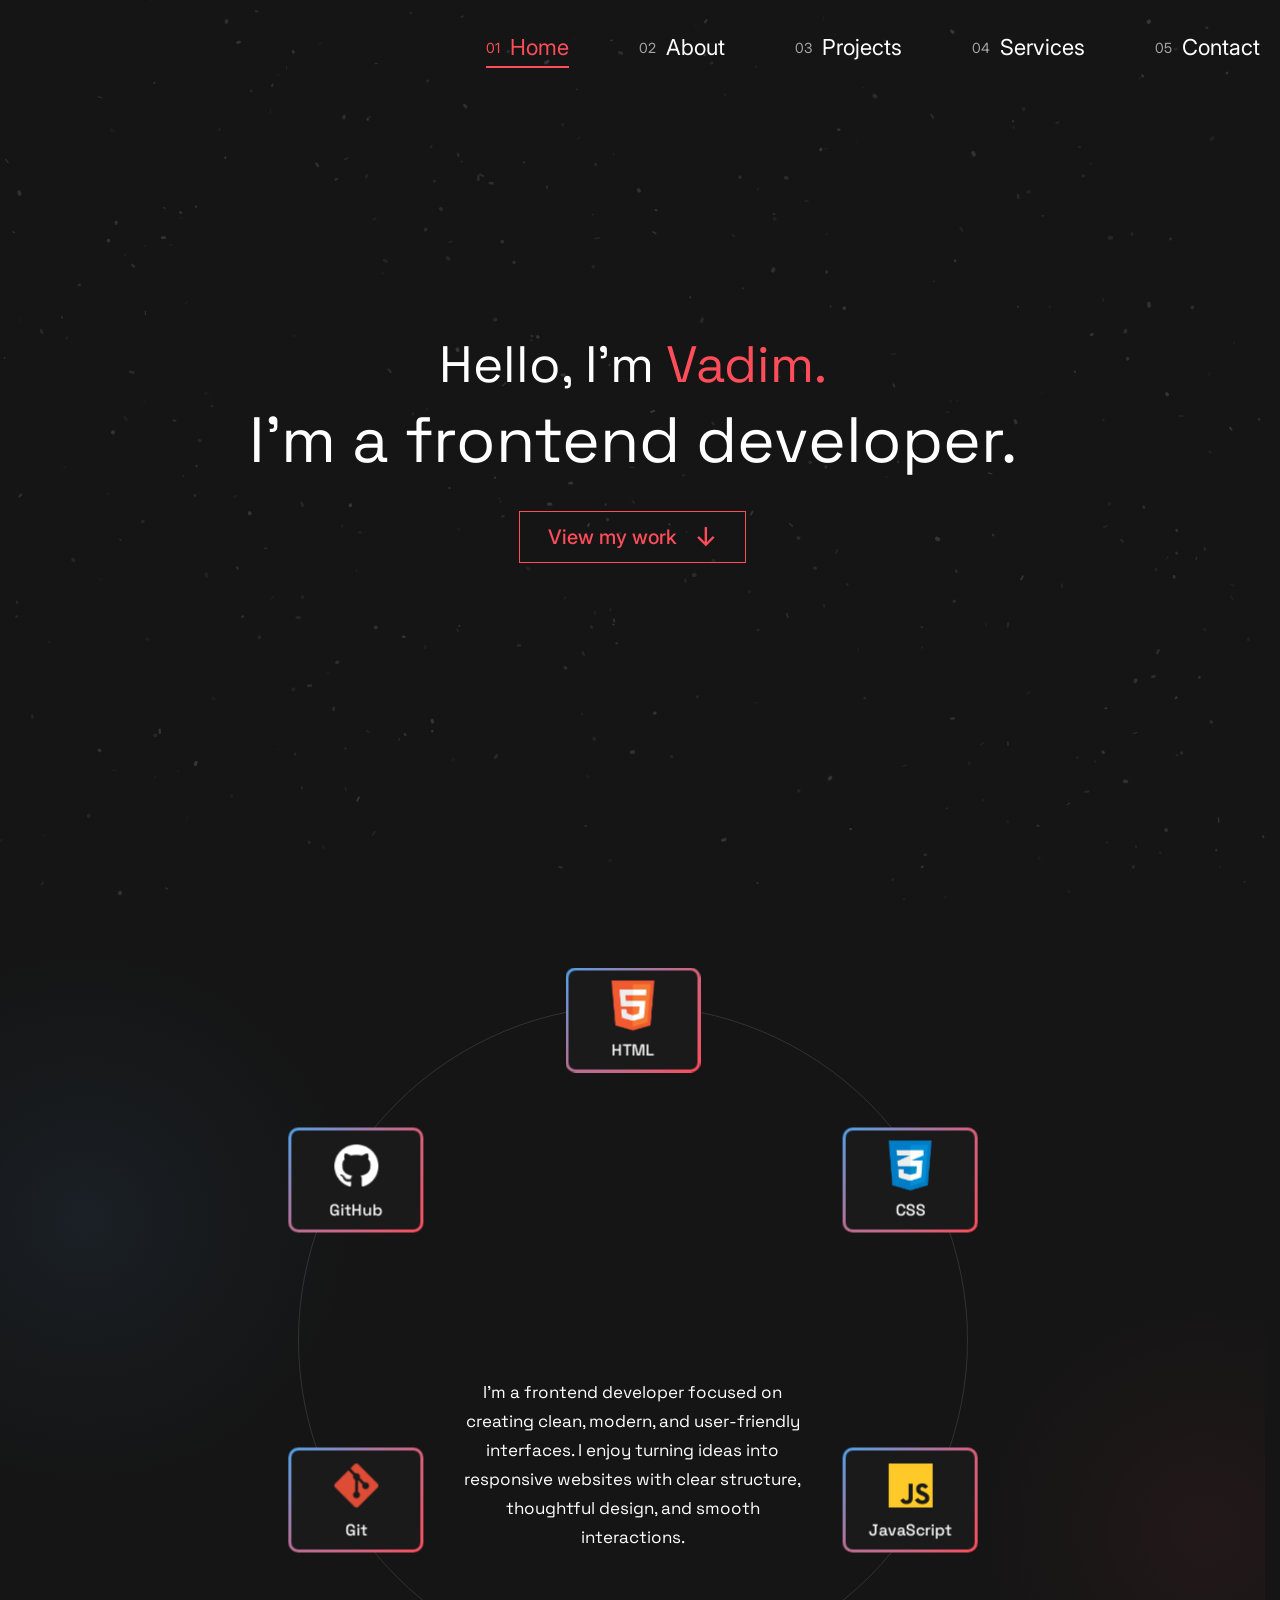
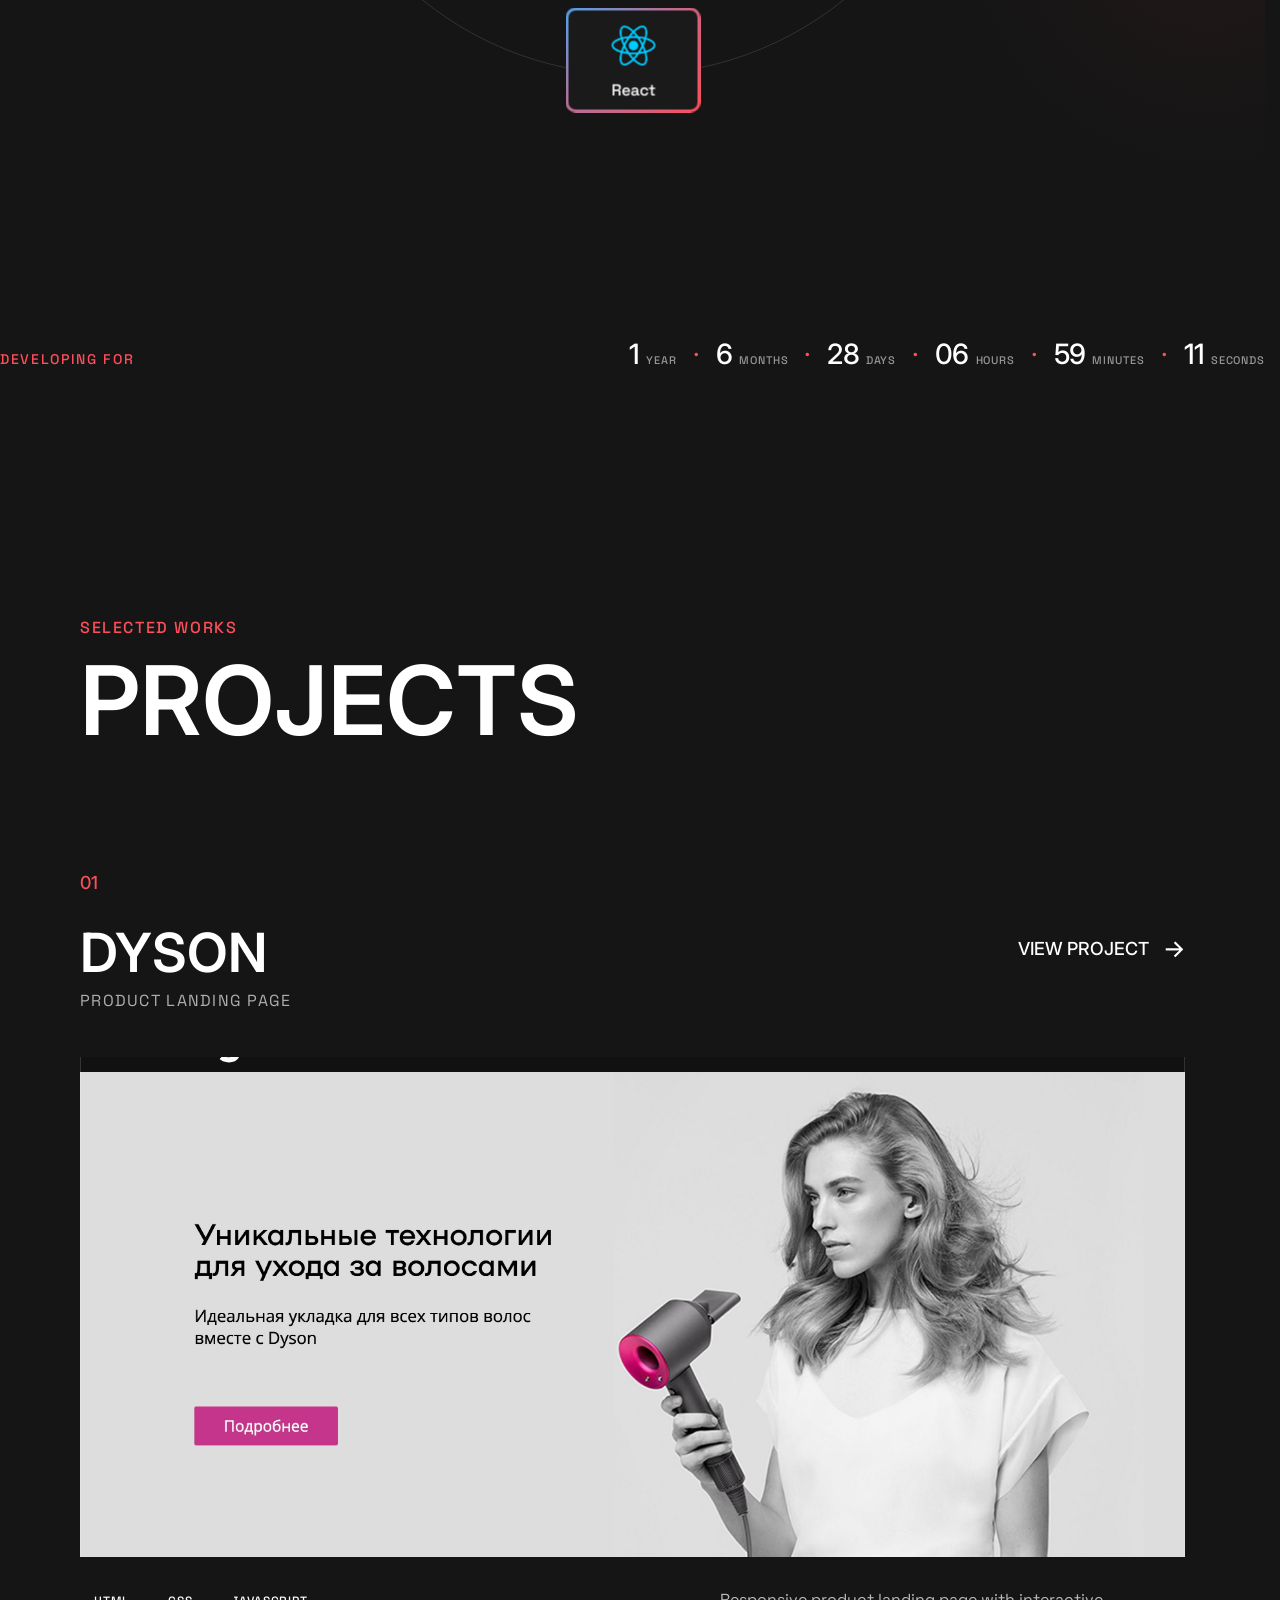
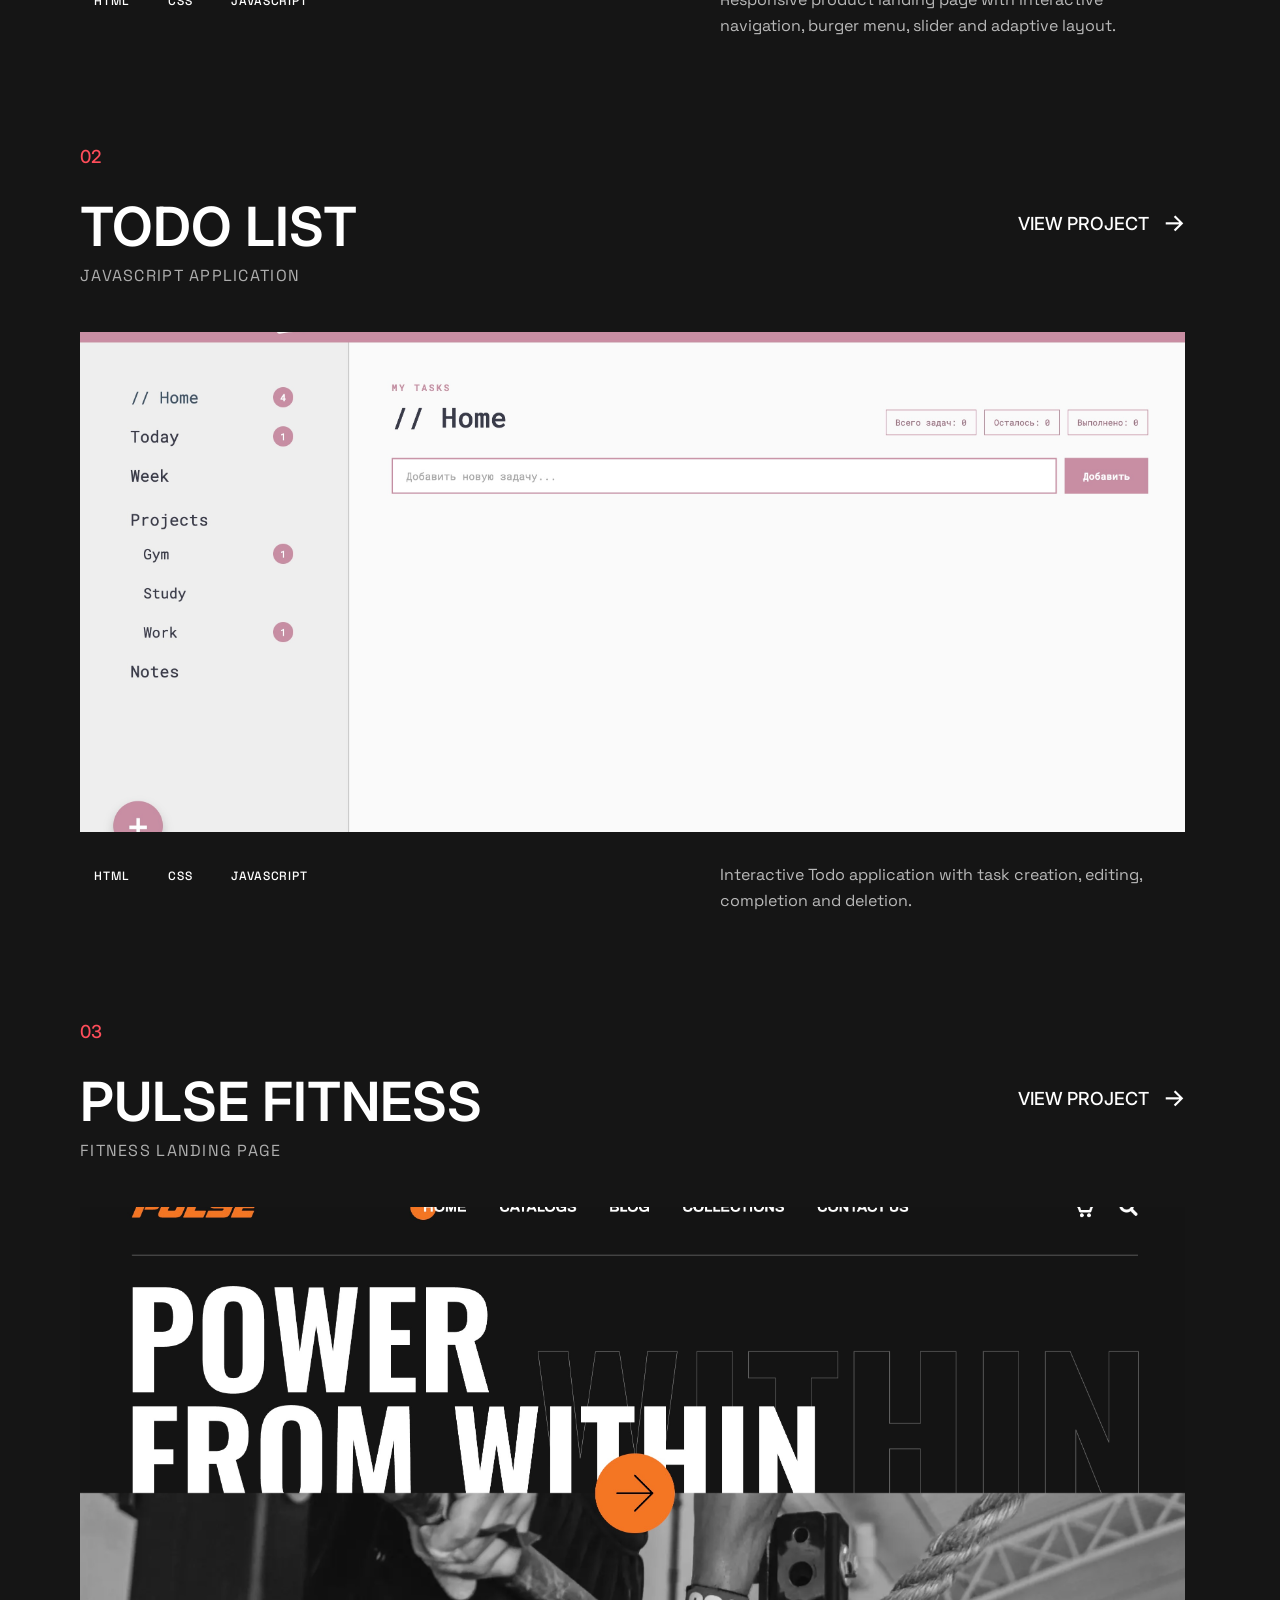
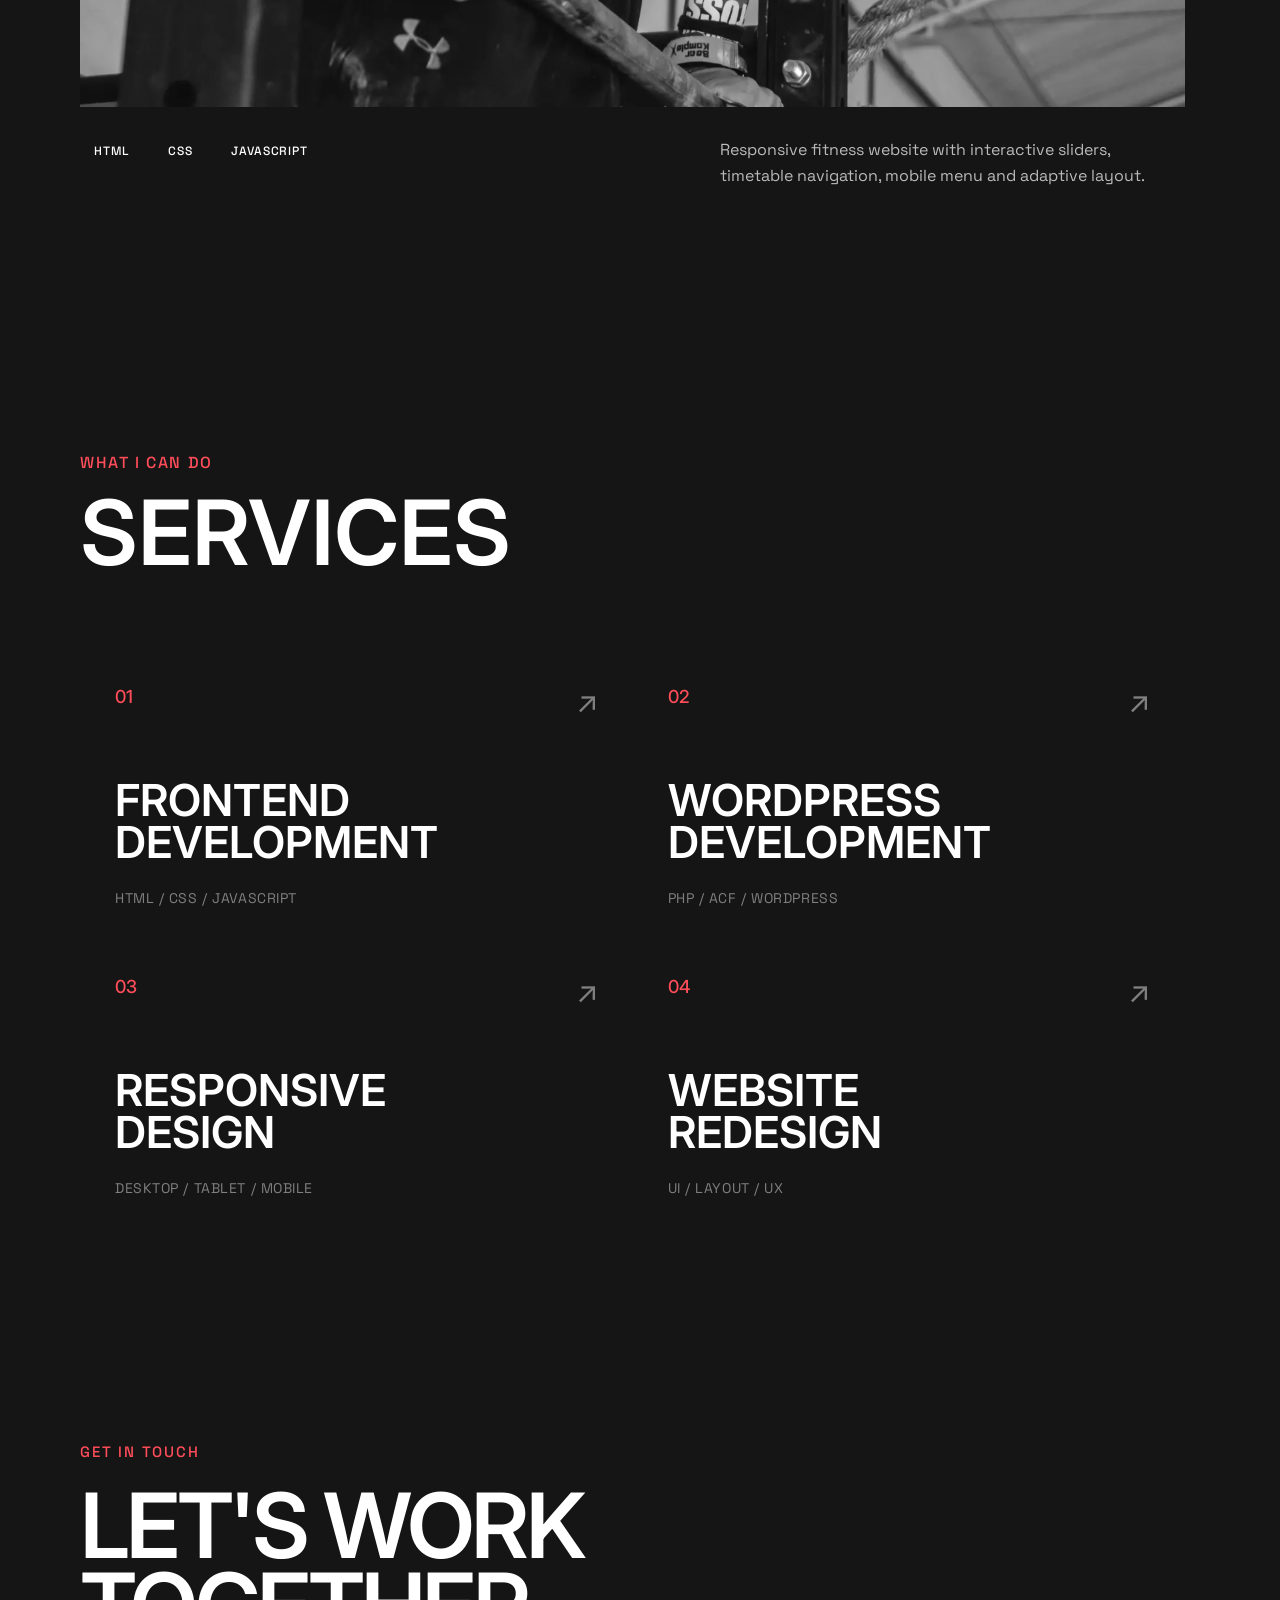
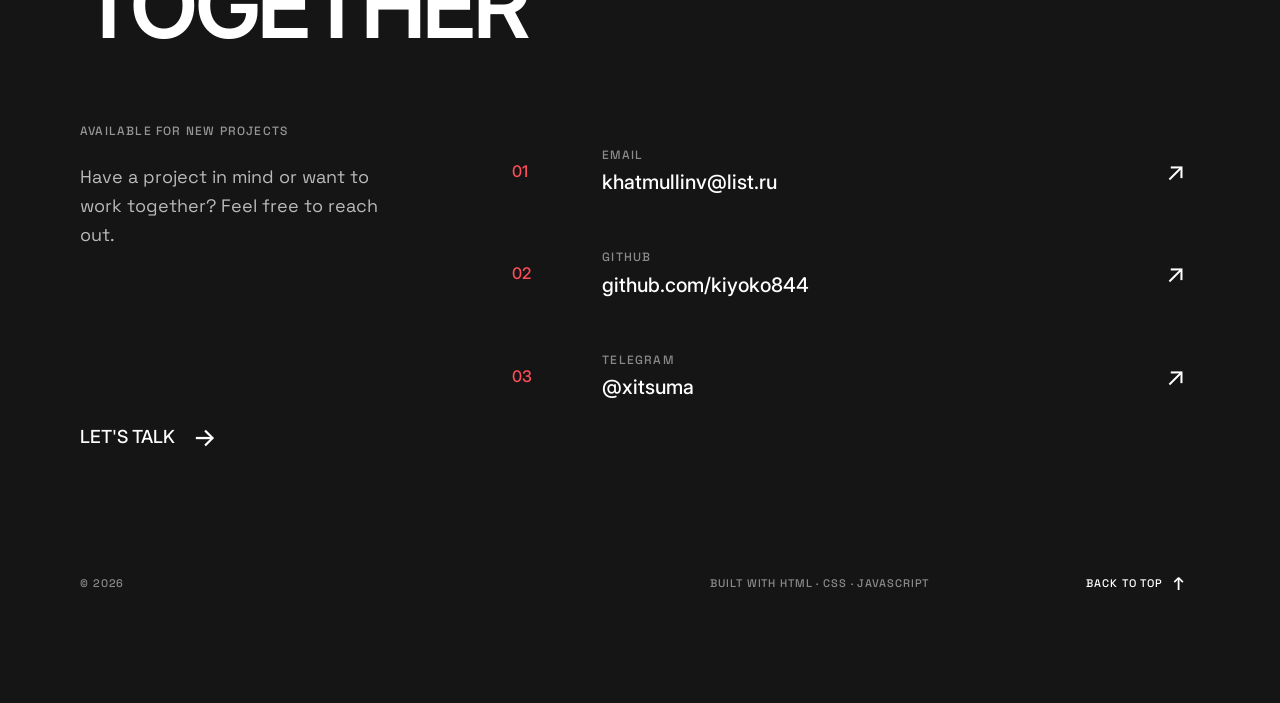
==== index.html @ 031605dd "Add portfolio files" ====
<!doctype html>
<html class="page" lang="en">
	<head>
		<meta charset="UTF-8" />
		<meta name="viewport" content="width=device-width, initial-scale=1.0" />
		<title>Vadim — Frontend Developer</title>
		<link rel="stylesheet" href="./css/index.css" />
		<link rel="shortcut icon" href="./icons/favicon.png" type="image/x-icon" />
		<script src="./js/header.js" defer></script>
		<script src="./js/hero.js" defer></script>
		<script src="./js/about.js" defer></script>
		<script src="./js/development-time.js" defer></script>
	</head>
	<body class="page__body">
		<header class="menu">
			<div class="menu__container container">
				<nav class="menu__nav">
					<a class="menu__link" href="#home">
						<span class="menu__number">01</span>
						<span class="menu__text">Home</span>
					</a>

					<a class="menu__link" href="#about">
						<span class="menu__number">02</span>
						<span class="menu__text">About</span>
					</a>

					<a class="menu__link" href="#projects">
						<span class="menu__number">03</span>
						<span class="menu__text">Projects</span>
					</a>

					<a class="menu__link" href="#services">
						<span class="menu__number">04</span>
						<span class="menu__text">Services</span>
					</a>

					<a class="menu__link" href="#contacts">
						<span class="menu__number">05</span>
						<span class="menu__text">Contact</span>
					</a>
				</nav>
			</div>

			<div class="menu__progress"></div>
		</header>
		<main>
			<section class="hero" id="home">
				<canvas class="hero__canvas" aria-hidden="true"></canvas>

				<div class="hero__container container">
					<div class="hero__content">
						<p class="hero__greeting">
							Hello, I'm <span class="hero__name">Vadim.</span>
						</p>
						<h1 class="hero__title">I'm a frontend developer.</h1>
						<a class="hero__link" href="#projects">
							View my work
							<span aria-hidden="true">↓</span>
						</a>
					</div>
				</div>
			</section>
			<section class="about" id="about">
				<div class="about__container container">
					<div class="about__content">
						<div class="about__orbit">
							<div class="about__circle"></div>

							<ul class="skills">
								<li class="skills__item skills__item--html">
									<img
										class="skills__icon"
										src="./images/html.png"
										width="48"
										height="55"
										alt="HTML"
									/>
									<span class="skills__name">HTML</span>
								</li>

								<li class="skills__item skills__item--css">
									<img
										class="skills__icon"
										src="./images/css.png"
										width="48"
										height="55"
										alt="CSS"
									/>
									<span class="skills__name">CSS</span>
								</li>

								<li class="skills__item skills__item--javascript">
									<img
										class="skills__icon"
										src="./images/js.png"
										width="48"
										height="55"
										alt="JavaScript"
									/>
									<span class="skills__name">JavaScript</span>
								</li>

								<li class="skills__item skills__item--git">
									<img
										class="skills__icon"
										src="./images/git.png"
										width="48"
										height="55"
										alt="Git"
									/>
									<span class="skills__name">Git</span>
								</li>

								<li class="skills__item skills__item--react">
									<img
										class="skills__icon"
										src="./images/react.png"
										width="48"
										height="55"
										alt="React"
									/>
									<span class="skills__name">React</span>
								</li>

								<li class="skills__item skills__item--github">
									<img
										class="skills__icon"
										src="./images/github.png"
										width="48"
										height="55"
										alt="GitHub"
									/>
									<span class="skills__name">GitHub</span>
								</li>
							</ul>

							<div class="profile">
								<svg class="profile__picture" width="240" height="240">
									<use href="./icons/profile.svg"></use>
								</svg>

								<p class="profile__blurb">
									I’m a frontend developer focused on creating clean, modern,
									and user-friendly interfaces. I enjoy turning ideas into
									responsive websites with clear structure, thoughtful design,
									and smooth interactions.
								</p>
							</div>
						</div>
					</div>
				</div>
			</section>
			<div class="development-time">
				<div class="development-time__line">
					<span class="development-time__label">DEVELOPING FOR</span>

					<div class="development-time__timer">
						<div class="development-time__item">
							<span class="development-time__value" id="years">1</span>
							<span class="development-time__unit">YEAR</span>
						</div>

						<span class="development-time__separator">·</span>

						<div class="development-time__item">
							<span class="development-time__value" id="months">3</span>
							<span class="development-time__unit">MONTHS</span>
						</div>

						<span class="development-time__separator">·</span>

						<div class="development-time__item">
							<span class="development-time__value" id="days">27</span>
							<span class="development-time__unit">DAYS</span>
						</div>

						<span class="development-time__separator">·</span>

						<div class="development-time__item">
							<span class="development-time__value" id="hours">08</span>
							<span class="development-time__unit">HOURS</span>
						</div>

						<span class="development-time__separator">·</span>

						<div class="development-time__item">
							<span class="development-time__value" id="minutes">34</span>
							<span class="development-time__unit">MINUTES</span>
						</div>

						<span class="development-time__separator">·</span>

						<div class="development-time__item">
							<span class="development-time__value" id="seconds">21</span>
							<span class="development-time__unit">SECONDS</span>
						</div>
					</div>
				</div>
			</div>
			<section class="projects" id="projects">
				<div class="container projects__container">
					<div class="projects__header">
						<span class="projects__label">SELECTED WORKS</span>
						<h2 class="projects__title">PROJECTS</h2>
					</div>

					<div class="projects__list">
						<article class="projects__item">
							<div class="projects__number">01</div>

							<div class="projects__content">
								<div class="projects__info">
									<h3 class="projects__name">DYSON</h3>
									<p class="projects__type">PRODUCT LANDING PAGE</p>
								</div>

								<a
									class="projects__link"
									href="./projects/Dyson.project/index.html"
									target="_blank"
									rel="noopener noreferrer"
								>
									VIEW PROJECT
									<span aria-hidden="true">→</span>
								</a>
							</div>

							<a
								class="projects__preview"
								href="./projects/Dyson.project/index.html"
								target="_blank"
								rel="noopener noreferrer"
								aria-label="Открыть проект Dyson"
							>
								<img
									class="projects__image"
									src="./images/projects/dyson.png"
									alt="Превью проекта Dyson"
									loading="lazy"
								/>
							</a>

							<div class="projects__details">
								<ul class="projects__technologies">
									<li class="projects__technology">HTML</li>
									<li class="projects__technology">CSS</li>
									<li class="projects__technology">JAVASCRIPT</li>
								</ul>

								<p class="projects__description">
									Responsive product landing page with interactive navigation,
									burger menu, slider and adaptive layout.
								</p>
							</div>
						</article>

						<article class="projects__item">
							<div class="projects__number">02</div>

							<div class="projects__content">
								<div class="projects__info">
									<h3 class="projects__name">TODO LIST</h3>
									<p class="projects__type">JAVASCRIPT APPLICATION</p>
								</div>

								<a
									class="projects__link"
									href="./projects/Todo.project/index.html"
									target="_blank"
									rel="noopener noreferrer"
								>
									VIEW PROJECT
									<span aria-hidden="true">→</span>
								</a>
							</div>

							<a
								class="projects__preview"
								href="./projects/Todo.project/index.html"
								target="_blank"
								rel="noopener noreferrer"
								aria-label="Открыть проект Todo List"
							>
								<img
									class="projects__image"
									src="./images/projects/todo-list.png"
									alt="Превью проекта Todo List"
									loading="lazy"
								/>
							</a>

							<div class="projects__details">
								<ul class="projects__technologies">
									<li class="projects__technology">HTML</li>
									<li class="projects__technology">CSS</li>
									<li class="projects__technology">JAVASCRIPT</li>
								</ul>

								<p class="projects__description">
									Interactive Todo application with task creation, editing,
									completion and deletion.
								</p>
							</div>
						</article>

						<article class="projects__item">
							<div class="projects__number">03</div>

							<div class="projects__content">
								<div class="projects__info">
									<h3 class="projects__name">PULSE FITNESS</h3>
									<p class="projects__type">FITNESS LANDING PAGE</p>
								</div>

								<a
									class="projects__link"
									href="./projects/Pulse.project/index.html"
									target="_blank"
									rel="noopener noreferrer"
								>
									VIEW PROJECT
									<span aria-hidden="true">→</span>
								</a>
							</div>

							<a
								class="projects__preview"
								href="./projects/Pulse.project/index.html"
								target="_blank"
								rel="noopener noreferrer"
								aria-label="Открыть проект Pulse Fitness"
							>
								<img
									class="projects__image"
									src="./images/projects/pulse.png"
									alt="Превью проекта Pulse Fitness"
									loading="lazy"
								/>
							</a>

							<div class="projects__details">
								<ul class="projects__technologies">
									<li class="projects__technology">HTML</li>
									<li class="projects__technology">CSS</li>
									<li class="projects__technology">JAVASCRIPT</li>
								</ul>

								<p class="projects__description">
									Responsive fitness website with interactive sliders, timetable
									navigation, mobile menu and adaptive layout.
								</p>
							</div>
						</article>

						<!-- <article class="projects__item projects__item--coming-soon">
							<div class="projects__number">04</div>

							<div class="projects__content">
								<div class="projects__info">
									<h3 class="projects__name">COMING SOON</h3>
									<p class="projects__type">NEXT PROJECT</p>
								</div>
							</div>

							<div class="projects__preview">
								<div class="projects__placeholder" aria-hidden="true">
									<span>04</span>
								</div>
							</div>
						</article> -->
					</div>
				</div>
			</section>
			<section class="services" id="services">
				<div class="container services__container">
					<div class="services__header">
						<span class="services__label">WHAT I CAN DO</span>

						<h2 class="services__title">SERVICES</h2>
					</div>

					<div class="services__grid">
						<article class="services__item">
							<span class="services__number">01</span>

							<div class="services__content">
								<h3 class="services__name">
									FRONTEND<br />
									DEVELOPMENT
								</h3>

								<p class="services__stack">HTML / CSS / JAVASCRIPT</p>
							</div>
						</article>

						<article class="services__item">
							<span class="services__number">02</span>

							<div class="services__content">
								<h3 class="services__name">
									WORDPRESS<br />
									DEVELOPMENT
								</h3>

								<p class="services__stack">PHP / ACF / WORDPRESS</p>
							</div>
						</article>

						<article class="services__item">
							<span class="services__number">03</span>

							<div class="services__content">
								<h3 class="services__name">
									RESPONSIVE<br />
									DESIGN
								</h3>

								<p class="services__stack">DESKTOP / TABLET / MOBILE</p>
							</div>
						</article>

						<article class="services__item">
							<span class="services__number">04</span>

							<div class="services__content">
								<h3 class="services__name">
									WEBSITE<br />
									REDESIGN
								</h3>

								<p class="services__stack">UI / LAYOUT / UX</p>
							</div>
						</article>
					</div>
				</div>
			</section>
			<div class="services-modal" id="servicesModal">
				<div class="services-modal__overlay"></div>
				<div class="services-modal__window">
					<button
						class="services-modal__close"
						type="button"
						aria-label="Close modal"
					>
						&times;
					</button>
					<span class="services-modal__number"></span>
					<h3 class="services-modal__title"></h3>
					<p class="services-modal__description"></p>
				</div>
			</div>
			<section class="contacts" id="contacts">
				<div class="container contacts__container">
					<div class="contacts__header">
						<span class="contacts__label">GET IN TOUCH</span>
						<h2 class="contacts__title">LET'S WORK<br />TOGETHER</h2>
					</div>

					<div class="contacts__body">
						<div class="contacts__message">
							<div>
								<span class="contacts__status">AVAILABLE FOR NEW PROJECTS</span>

								<p class="contacts__text">
									Have a project in mind or want to work together? Feel free to
									reach out.
								</p>
							</div>

							<a class="contacts__cta" href="mailto:khatmullinv@list.ru">
								LET'S TALK
								<span aria-hidden="true">→</span>
							</a>
						</div>

						<div class="contacts__links">
							<a class="contacts__link" href="mailto:khatmullinv@list.ru">
								<span class="contacts__number">01</span>

								<span class="contacts__info">
									<span class="contacts__type">EMAIL</span>
									<span class="contacts__value">khatmullinv@list.ru</span>
								</span>

								<span class="contacts__arrow" aria-hidden="true">↗</span>
							</a>

							<a
								class="contacts__link"
								href="https://github.com/kiyoko844"
								target="_blank"
								rel="noopener noreferrer"
							>
								<span class="contacts__number">02</span>

								<span class="contacts__info">
									<span class="contacts__type">GITHUB</span>
									<span class="contacts__value">github.com/kiyoko844</span>
								</span>

								<span class="contacts__arrow" aria-hidden="true">↗</span>
							</a>

							<a
								class="contacts__link"
								href="https://t.me/xitsuma"
								target="_blank"
								rel="noopener noreferrer"
							>
								<span class="contacts__number">03</span>

								<span class="contacts__info">
									<span class="contacts__type">TELEGRAM</span>
									<span class="contacts__value">@xitsuma</span>
								</span>

								<span class="contacts__arrow" aria-hidden="true">↗</span>
							</a>
						</div>
					</div>

					<footer class="contacts__footer">
						<span class="contacts__copyright">© 2026</span>

						<span class="contacts__built">
							BUILT WITH HTML · CSS · JAVASCRIPT
						</span>

						<a class="contacts__top" href="#home">
							BACK TO TOP
							<span aria-hidden="true">↑</span>
						</a>
					</footer>
				</div>
			</section>
		</main>
		<script src="./js/services.js" defer></script>
	</body>
</html>
---- css/index.css ----
/* vars.css */
@import url(./base/fonts.css);
@import url(./base/globals.css);
@import url(./base/normalize.css);
@import url(./base/vars.css);

/* blocks.css */
@import url(./blocks/hero.css);
@import url(./blocks/header.css);
@import url(./blocks/about.css);
@import url(./blocks/development-time.css);
@import url(./blocks/project.css);
@import url(./blocks/services.css);
@import url(./blocks/contact.css);
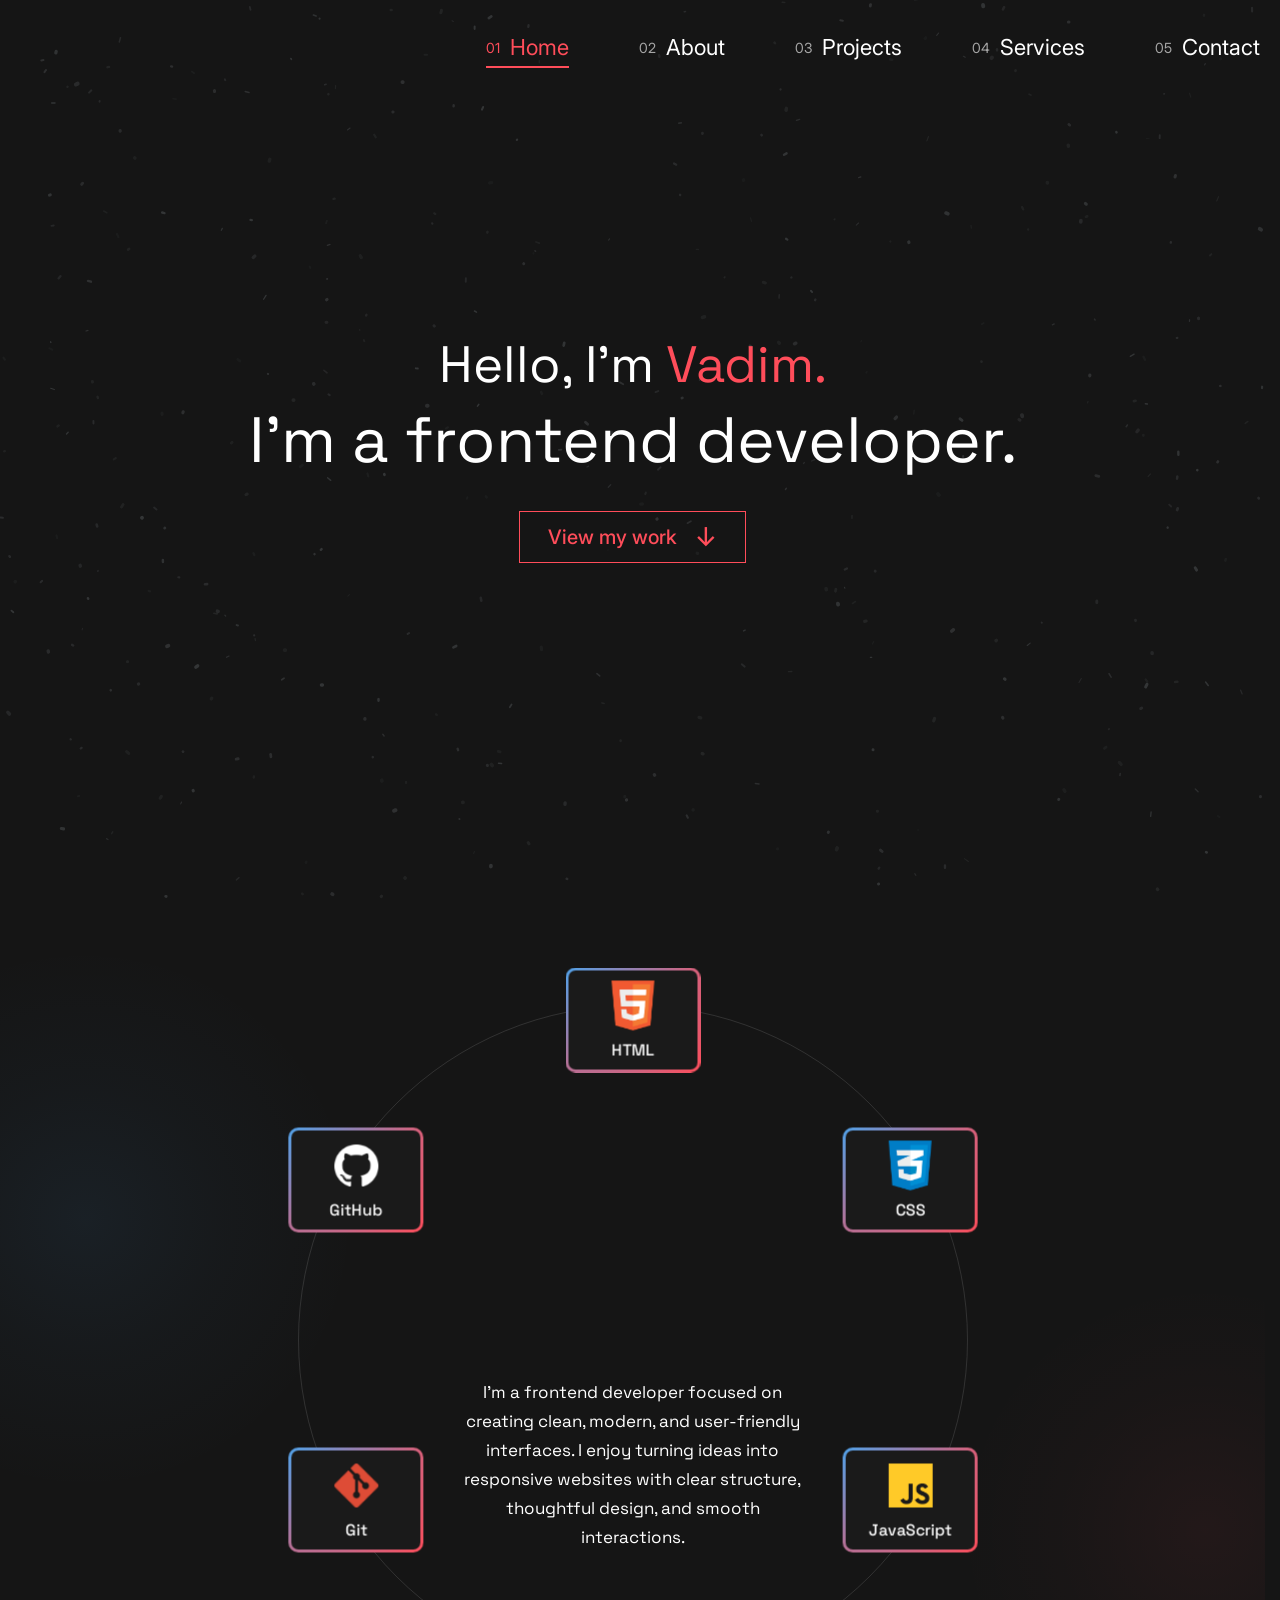
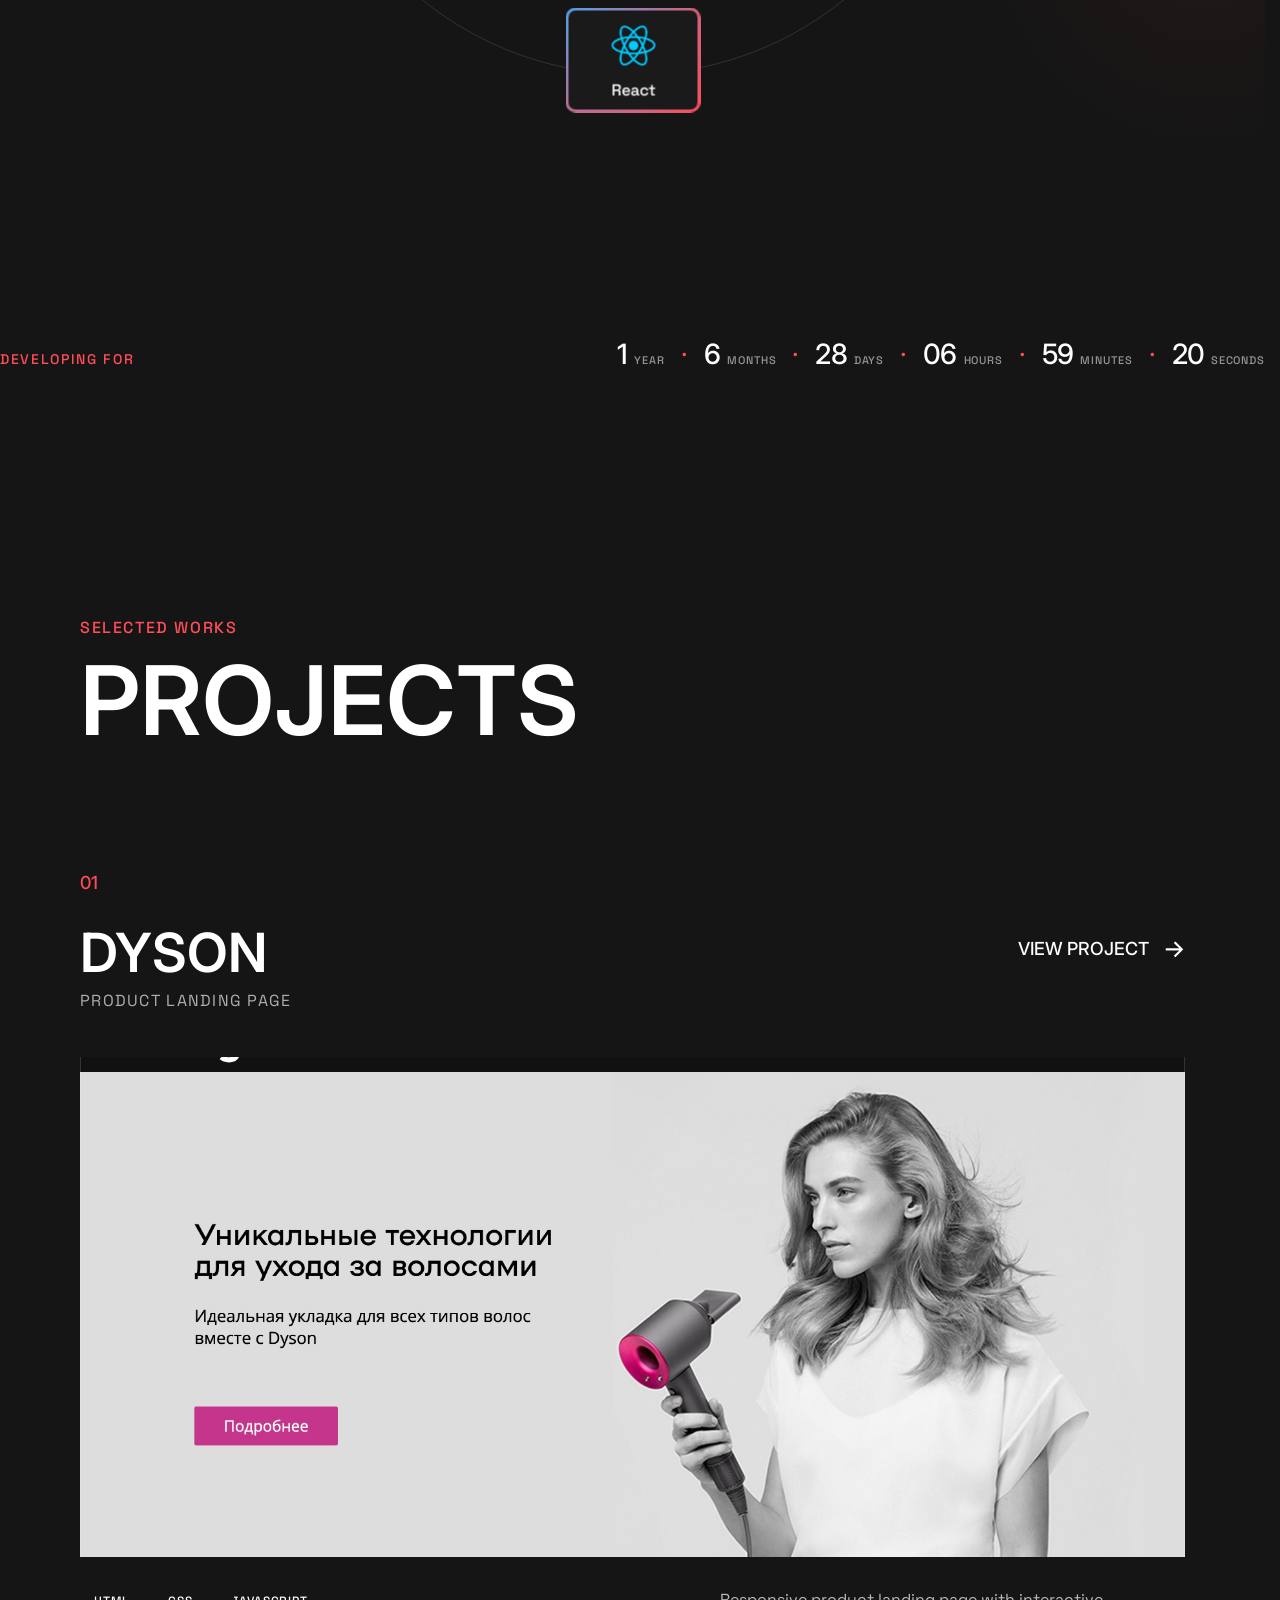
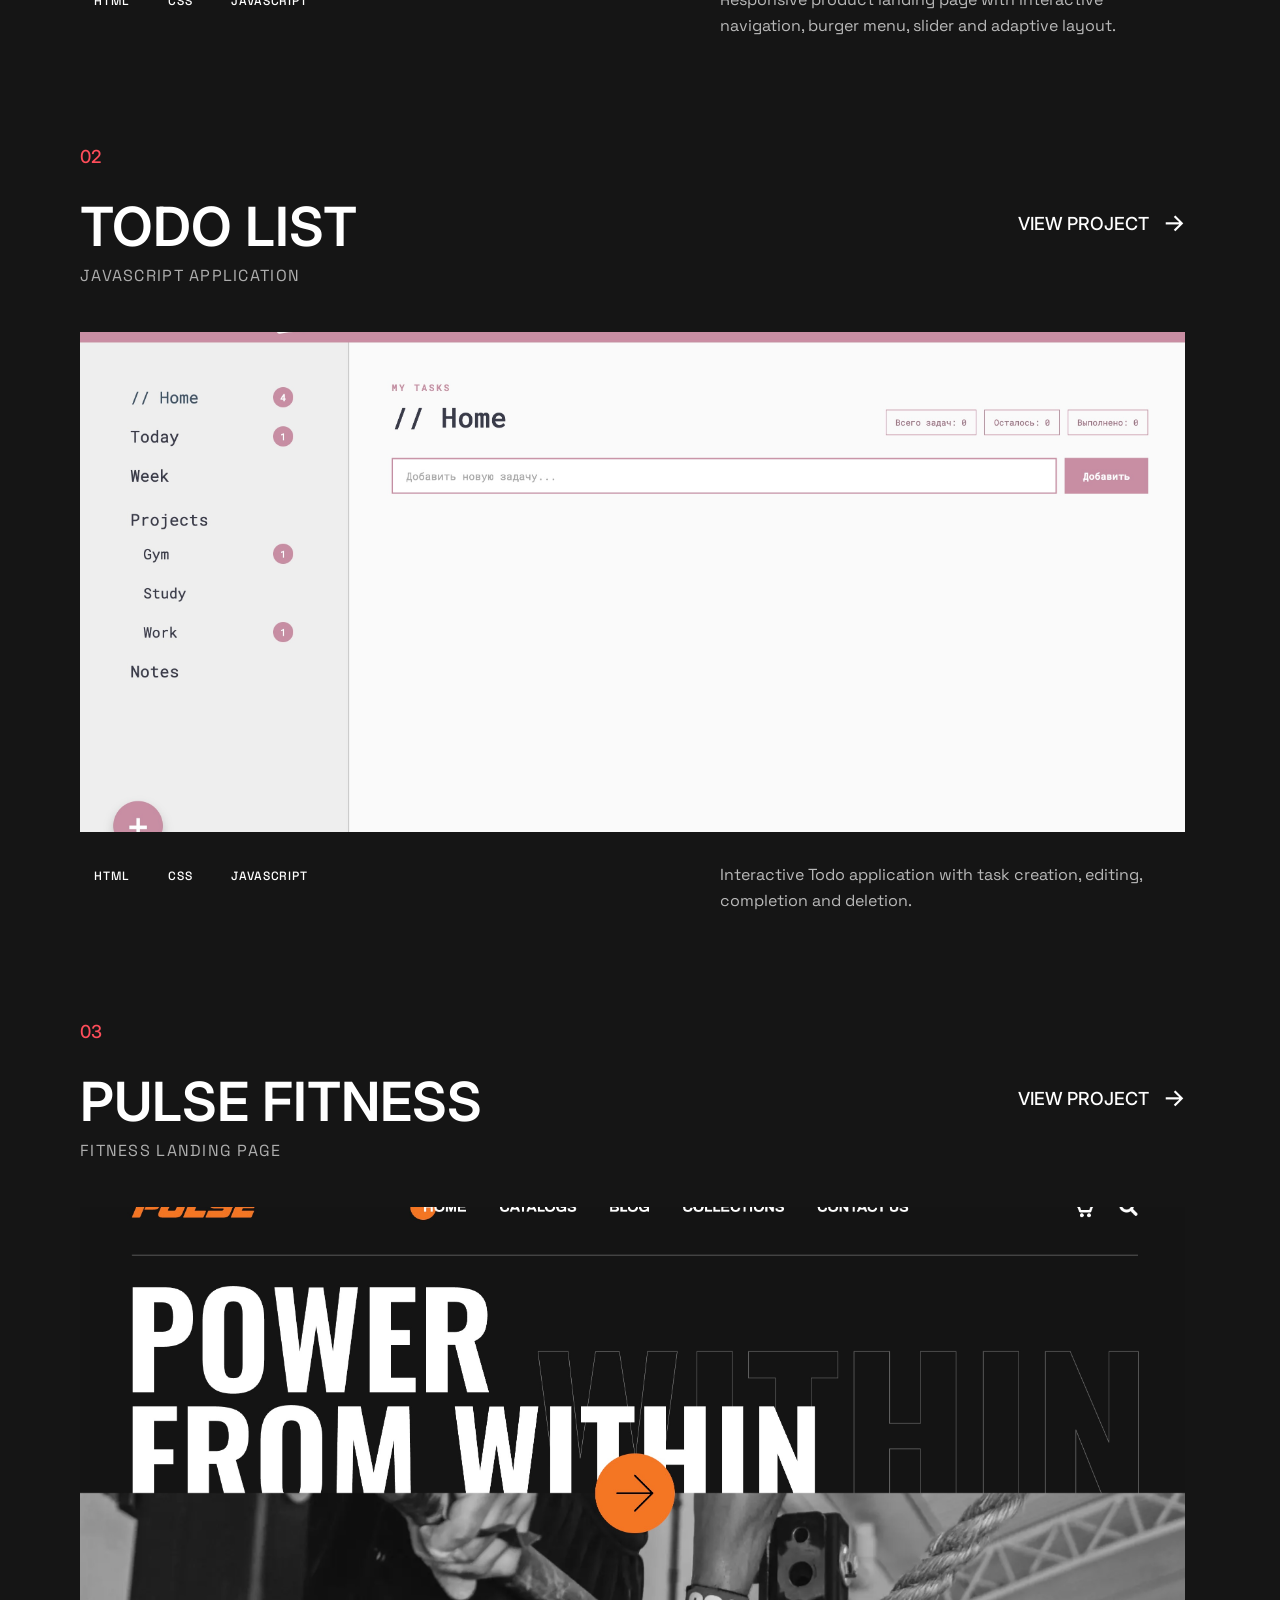
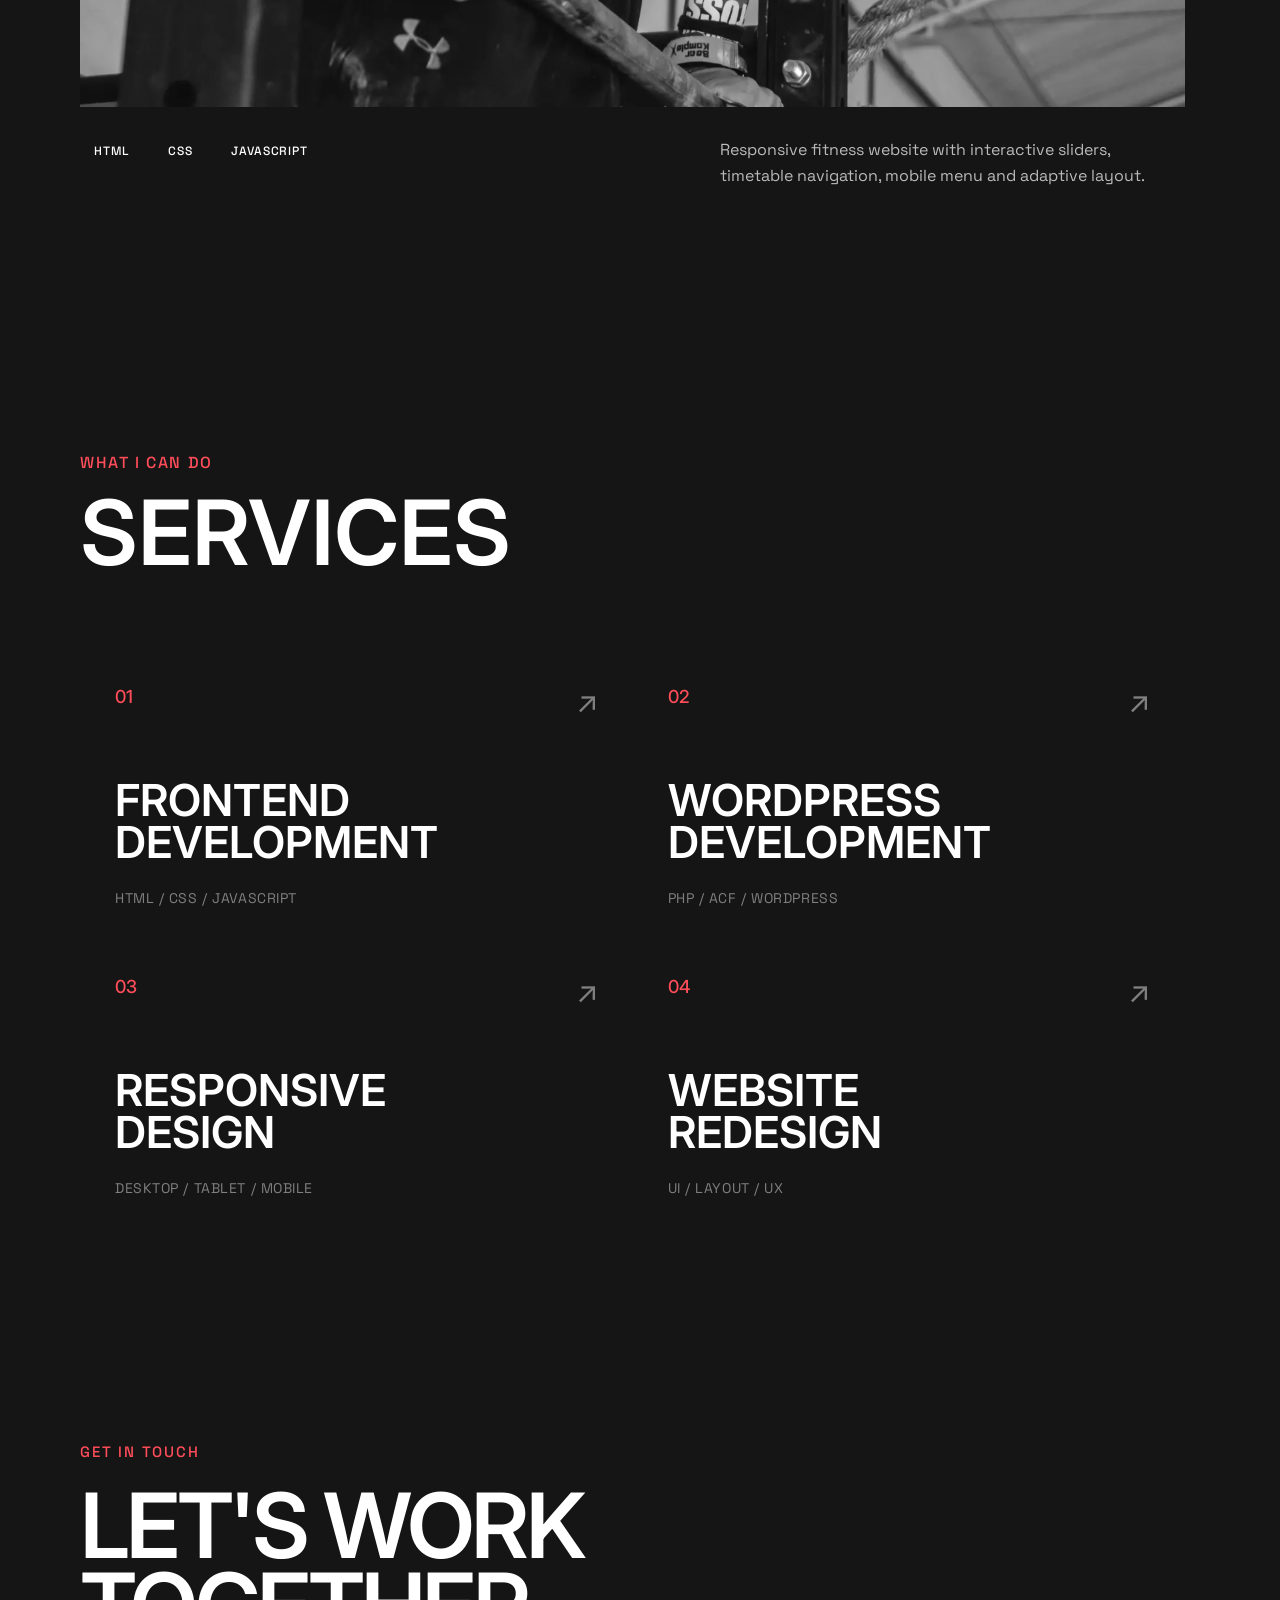
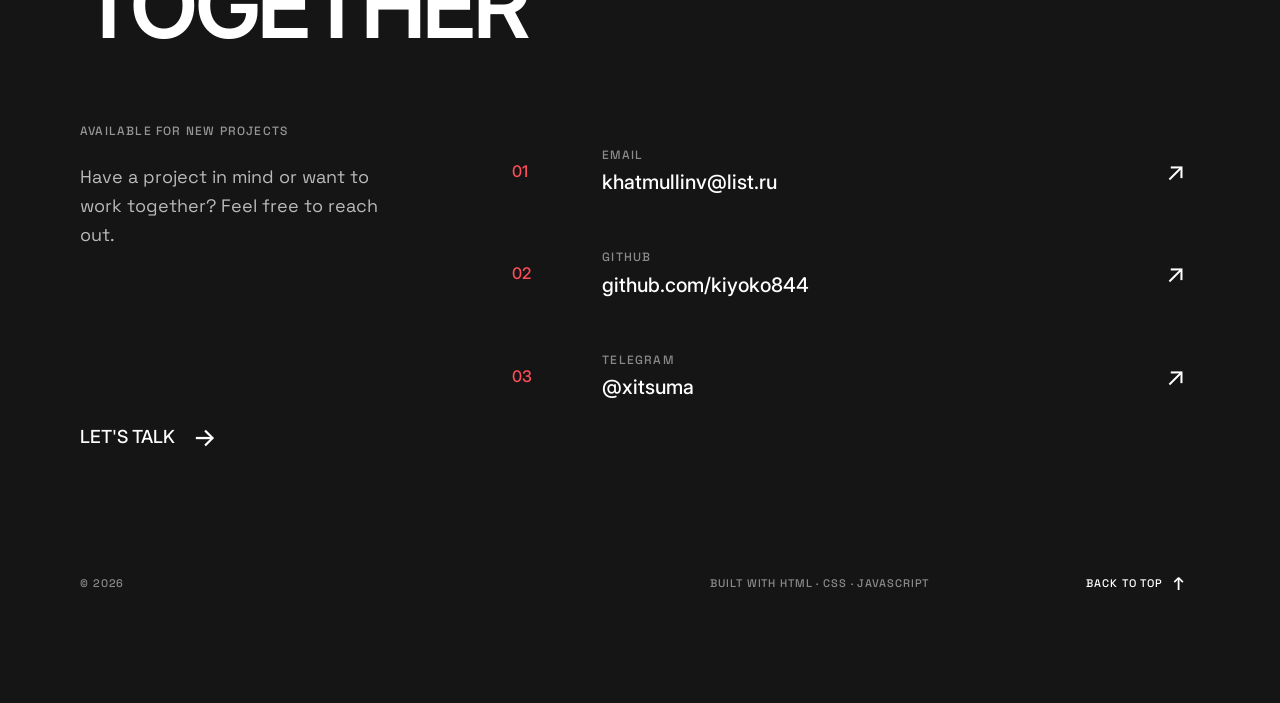
==== commit a7e87a6f: "Update index.html" ====
--- a/index.html
+++ b/index.html
@@ -217,7 +217,7 @@
 
 								<a
 									class="projects__link"
-									href="./projects/Dyson.project/index.html"
+									href="./Projects/Dyson.project/index.html"
 									target="_blank"
 									rel="noopener noreferrer"
 								>
@@ -228,7 +228,7 @@
 
 							<a
 								class="projects__preview"
-								href="./projects/Dyson.project/index.html"
+								href="./Projects/Dyson.project/index.html"
 								target="_blank"
 								rel="noopener noreferrer"
 								aria-label="Открыть проект Dyson"
@@ -266,7 +266,7 @@
 
 								<a
 									class="projects__link"
-									href="./projects/Todo.project/index.html"
+									href="./Projects/Todo.project/index.html"
 									target="_blank"
 									rel="noopener noreferrer"
 								>
@@ -277,7 +277,7 @@
 
 							<a
 								class="projects__preview"
-								href="./projects/Todo.project/index.html"
+								href="./Projects/Todo.project/index.html"
 								target="_blank"
 								rel="noopener noreferrer"
 								aria-label="Открыть проект Todo List"
@@ -315,7 +315,7 @@
 
 								<a
 									class="projects__link"
-									href="./projects/Pulse.project/index.html"
+									href="./Projects/Pulse.project/index.html"
 									target="_blank"
 									rel="noopener noreferrer"
 								>
@@ -326,7 +326,7 @@
 
 							<a
 								class="projects__preview"
-								href="./projects/Pulse.project/index.html"
+								href="./Projects/Pulse.project/index.html"
 								target="_blank"
 								rel="noopener noreferrer"
 								aria-label="Открыть проект Pulse Fitness"
